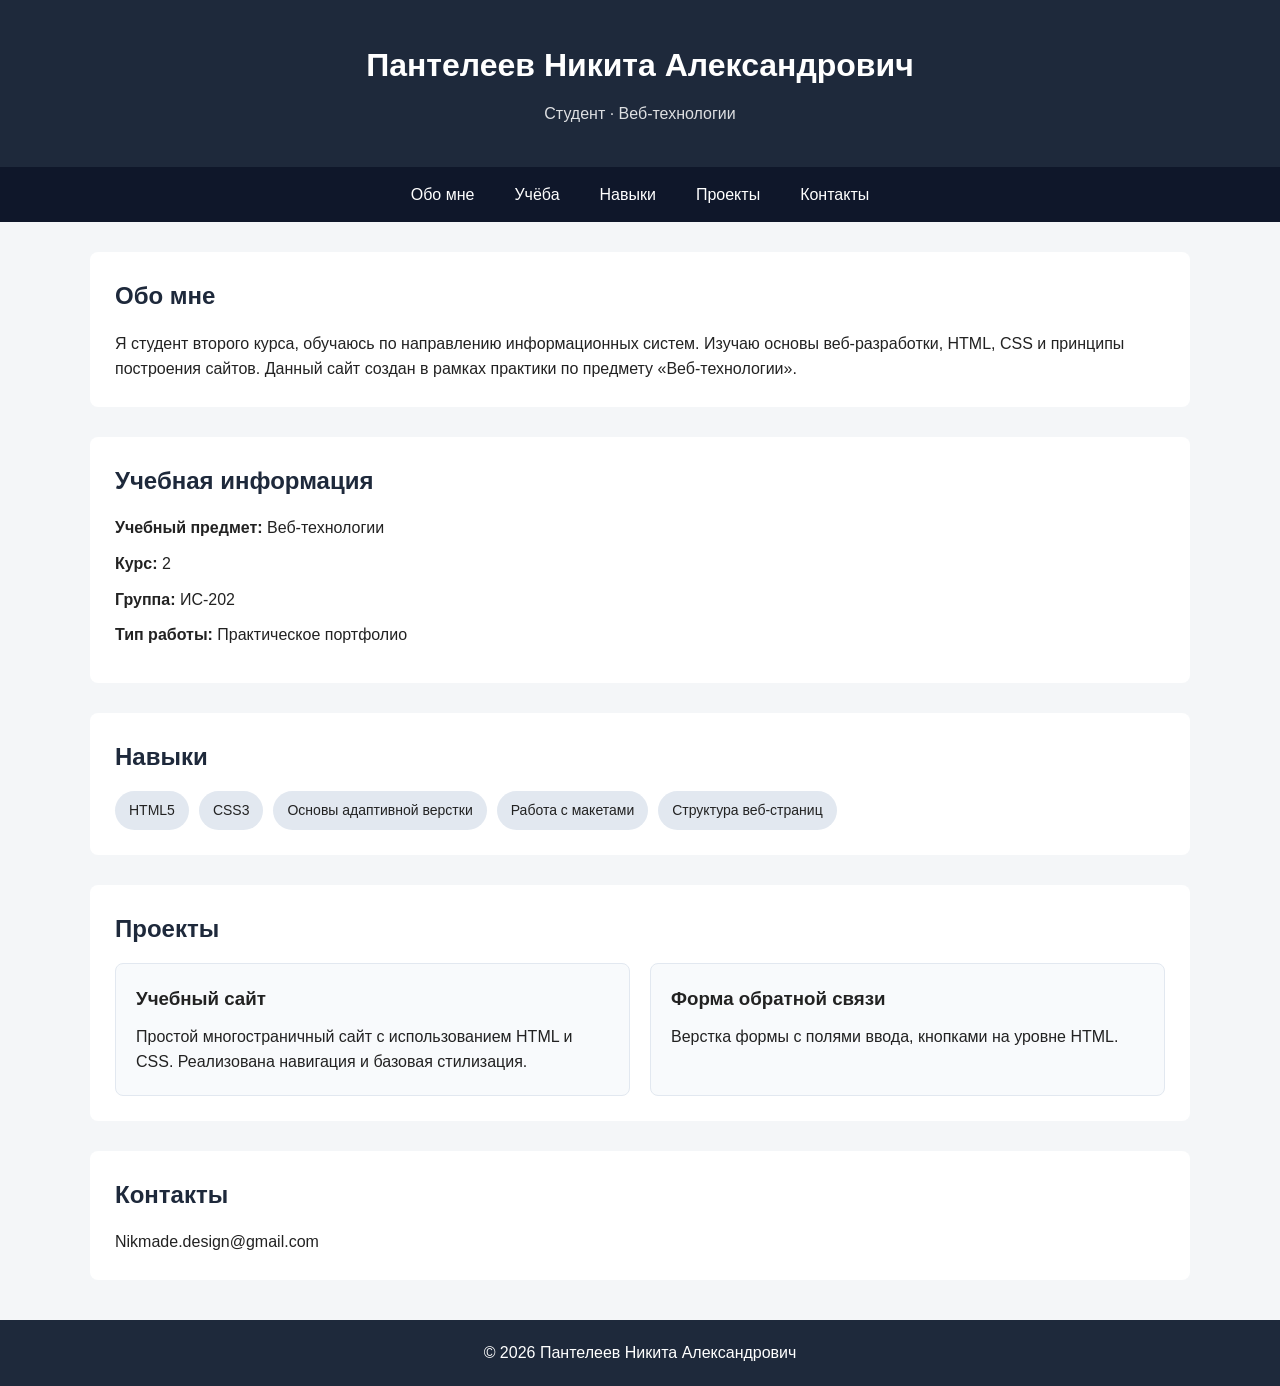
==== index.html @ b9f3bc3e "Add files via upload" ====
<!DOCTYPE html>
<link rel="stylesheet" href="style.css">
<html lang="ru">
<head>
    <meta charset="UTF-8">
    <title>Портфолио — Пантелеев Никита</title>
    <meta name="viewport" content="width=device-width, initial-scale=1.0">
    <link rel="stylesheet" href="style.css">
</head>
<body>

<header class="header">
    <div class="container">
        <h1>Пантелеев Никита Александрович</h1>
        <p class="subtitle">Студент · Веб-технологии</p>
    </div>
</header>

<nav class="nav">
    <div class="container">
        <ul>
            <li><a href="#about">Обо мне</a></li>
            <li><a href="#study">Учёба</a></li>
            <li><a href="#skills">Навыки</a></li>
            <li><a href="#projects">Проекты</a></li>
            <li><a href="#contacts">Контакты</a></li>
        </ul>
    </div>
</nav>

<main class="container">

    <section id="about" class="section">
        <h2>Обо мне</h2>
        <p>
            Я студент второго курса, обучаюсь по направлению информационных систем.
            Изучаю основы веб-разработки, HTML, CSS и принципы построения сайтов.
            Данный сайт создан в рамках практики по предмету «Веб-технологии».
        </p>
    </section>

    <section id="study" class="section">
        <h2>Учебная информация</h2>
        <ul class="info-list">
            <li><strong>Учебный предмет:</strong> Веб-технологии</li>
            <li><strong>Курс:</strong> 2</li>
            <li><strong>Группа:</strong> ИС-202</li>
            <li><strong>Тип работы:</strong> Практическое портфолио</li>
        </ul>
    </section>

    <section id="skills" class="section">
        <h2>Навыки</h2>
        <div class="skills">
            <span>HTML5</span>
            <span>CSS3</span>
            <span>Основы адаптивной верстки</span>
            <span>Работа с макетами</span>
            <span>Структура веб-страниц</span>
        </div>
    </section>

    <section id="projects" class="section">
        <h2>Проекты</h2>
        <div class="projects">
            <div class="project-card">
                <h3>Учебный сайт</h3>
                <p>
                    Простой многостраничный сайт с использованием HTML и CSS.
                    Реализована навигация и базовая стилизация.
                </p>
            </div>

            <div class="project-card">
                <h3>Форма обратной связи</h3>
                <p>
                    Верстка формы с полями ввода, кнопками на уровне HTML.
                </p>
            </div>
        </div>
    </section>

    <section id="contacts" class="section">
        <h2>Контакты</h2>
        <p>
            Nikmade.design@gmail.com
        </p>
    </section>

</main>

<footer class="footer">
    <div class="container">
        <p>© 2026 Пантелеев Никита Александрович</p>
    </div>
</footer>

</body>
</html>
---- style.css ----
* {
    margin: 0;
    padding: 0;
    box-sizing: border-box;
}

body {
    font-family: Arial, Helvetica, sans-serif;
    background-color: #f4f6f8;
    color: #222;
    line-height: 1.6;
}

.container {
    width: 90%;
    max-width: 1100px;
    margin: 0 auto;
}

/* Header */
.header {
    background: #1e293b;
    color: #fff;
    padding: 40px 0;
    text-align: center;
}

.subtitle {
    opacity: 0.85;
    margin-top: 10px;
}

/* Navigation */
.nav {
    background: #0f172a;
}

.nav ul {
    list-style: none;
    display: flex;
    justify-content: center;
    flex-wrap: wrap;
}

.nav a {
    display: block;
    padding: 15px 20px;
    color: #fff;
    text-decoration: none;
    transition: background 0.3s;
}

.nav a:hover {
    background: #334155;
}

/* Sections */
.section {
    background: #fff;
    margin: 30px 0;
    padding: 25px;
    border-radius: 8px;
}

.section h2 {
    margin-bottom: 15px;
    color: #1e293b;
}

/* Info list */
.info-list {
    list-style: none;
}

.info-list li {
    margin-bottom: 10px;
}

/* Skills */
.skills {
    display: flex;
    flex-wrap: wrap;
    gap: 10px;
}

.skills span {
    background: #e2e8f0;
    padding: 8px 14px;
    border-radius: 20px;
    font-size: 14px;
}

/* Projects */
.projects {
    display: grid;
    grid-template-columns: repeat(auto-fit, minmax(250px, 1fr));
    gap: 20px;
}

.project-card {
    background: #f8fafc;
    padding: 20px;
    border-radius: 8px;
    border: 1px solid #e2e8f0;
}

.project-card h3 {
    margin-bottom: 10px;
}

/* Footer */
.footer {
    background: #1e293b;
    color: #fff;
    text-align: center;
    padding: 20px 0;
    margin-top: 40px;
}

/* Links */
a {
    color: #2563eb;
}

a:hover {
    text-decoration: underline;
}

/* Responsive */
@media (max-width: 600px) {
    .nav ul {
        flex-direction: column;
        align-items: center;
    }
}
---- style.css ----
* {
    margin: 0;
    padding: 0;
    box-sizing: border-box;
}

body {
    font-family: Arial, Helvetica, sans-serif;
    background-color: #f4f6f8;
    color: #222;
    line-height: 1.6;
}

.container {
    width: 90%;
    max-width: 1100px;
    margin: 0 auto;
}

/* Header */
.header {
    background: #1e293b;
    color: #fff;
    padding: 40px 0;
    text-align: center;
}

.subtitle {
    opacity: 0.85;
    margin-top: 10px;
}

/* Navigation */
.nav {
    background: #0f172a;
}

.nav ul {
    list-style: none;
    display: flex;
    justify-content: center;
    flex-wrap: wrap;
}

.nav a {
    display: block;
    padding: 15px 20px;
    color: #fff;
    text-decoration: none;
    transition: background 0.3s;
}

.nav a:hover {
    background: #334155;
}

/* Sections */
.section {
    background: #fff;
    margin: 30px 0;
    padding: 25px;
    border-radius: 8px;
}

.section h2 {
    margin-bottom: 15px;
    color: #1e293b;
}

/* Info list */
.info-list {
    list-style: none;
}

.info-list li {
    margin-bottom: 10px;
}

/* Skills */
.skills {
    display: flex;
    flex-wrap: wrap;
    gap: 10px;
}

.skills span {
    background: #e2e8f0;
    padding: 8px 14px;
    border-radius: 20px;
    font-size: 14px;
}

/* Projects */
.projects {
    display: grid;
    grid-template-columns: repeat(auto-fit, minmax(250px, 1fr));
    gap: 20px;
}

.project-card {
    background: #f8fafc;
    padding: 20px;
    border-radius: 8px;
    border: 1px solid #e2e8f0;
}

.project-card h3 {
    margin-bottom: 10px;
}

/* Footer */
.footer {
    background: #1e293b;
    color: #fff;
    text-align: center;
    padding: 20px 0;
    margin-top: 40px;
}

/* Links */
a {
    color: #2563eb;
}

a:hover {
    text-decoration: underline;
}

/* Responsive */
@media (max-width: 600px) {
    .nav ul {
        flex-direction: column;
        align-items: center;
    }
}
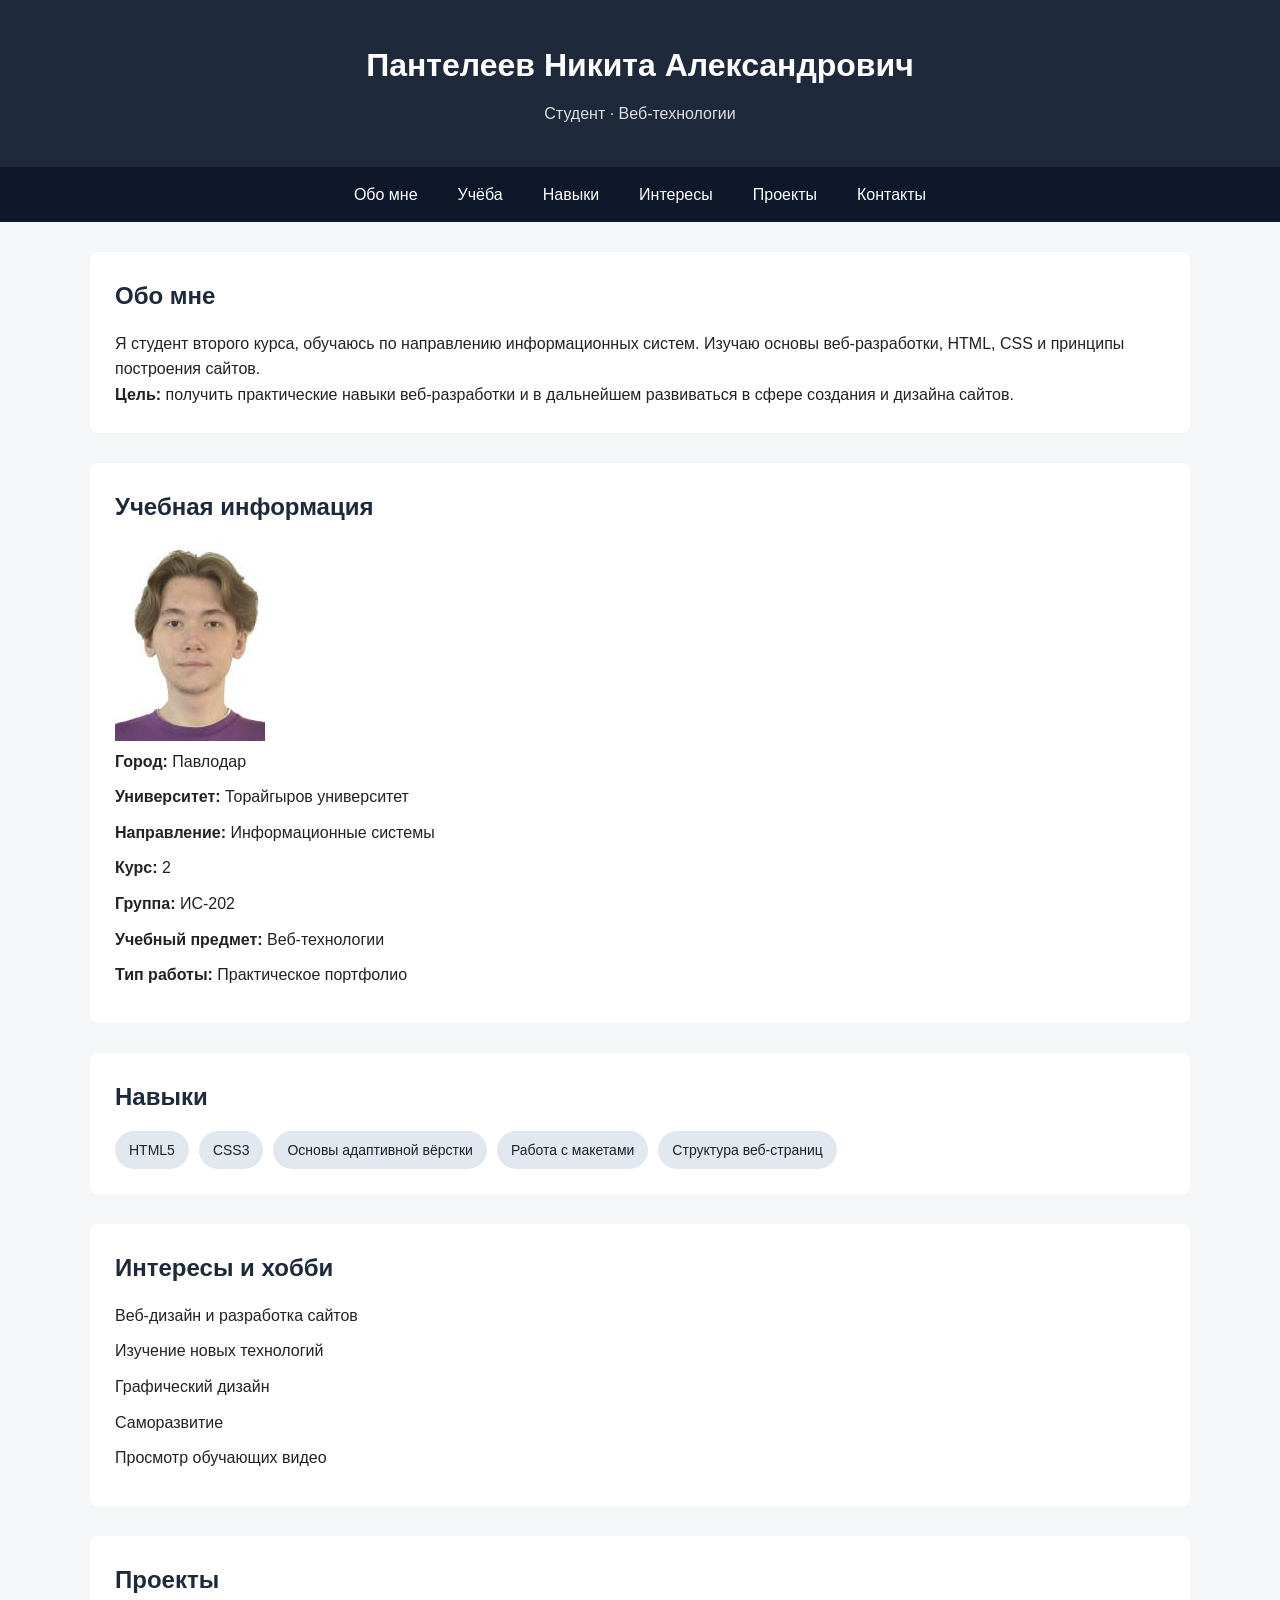
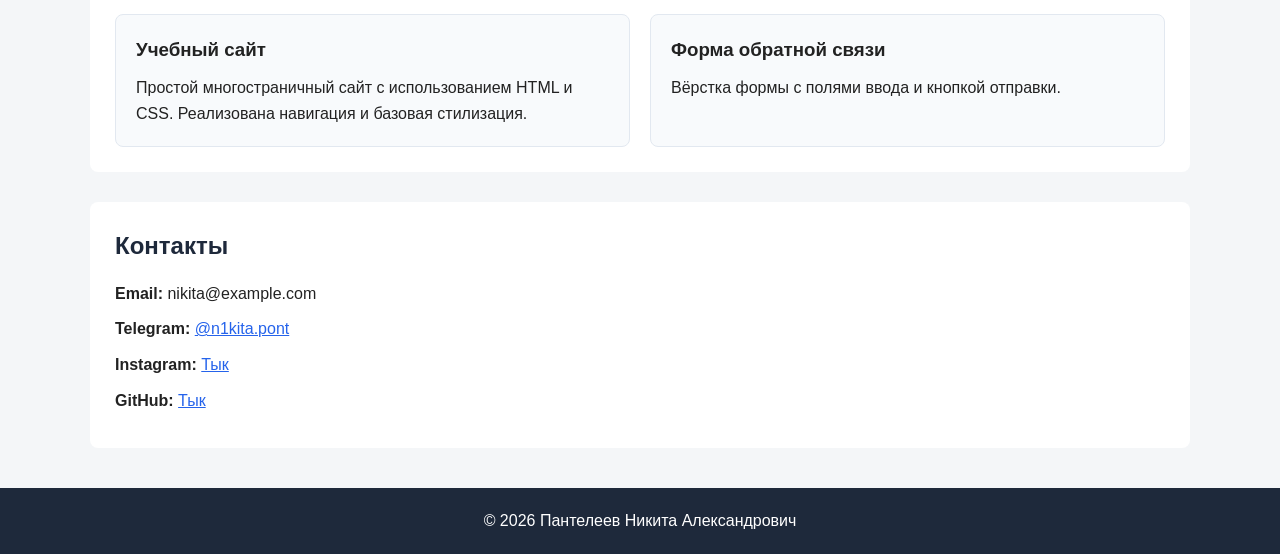
==== commit 522aec71: "index.html" ====
--- a/index.html
+++ b/index.html
@@ -1,5 +1,4 @@
 <!DOCTYPE html>
-<link rel="stylesheet" href="style.css">
 <html lang="ru">
 <head>
     <meta charset="UTF-8">
@@ -22,6 +21,7 @@
             <li><a href="#about">Обо мне</a></li>
             <li><a href="#study">Учёба</a></li>
             <li><a href="#skills">Навыки</a></li>
+            <li><a href="#interests">Интересы</a></li>
             <li><a href="#projects">Проекты</a></li>
             <li><a href="#contacts">Контакты</a></li>
         </ul>
@@ -35,16 +35,23 @@
         <p>
             Я студент второго курса, обучаюсь по направлению информационных систем.
             Изучаю основы веб-разработки, HTML, CSS и принципы построения сайтов.
-            Данный сайт создан в рамках практики по предмету «Веб-технологии».
+        </p>
+        <p>
+            <strong>Цель:</strong> получить практические навыки веб-разработки и в дальнейшем
+            развиваться в сфере создания и дизайна сайтов.
         </p>
     </section>
 
     <section id="study" class="section">
         <h2>Учебная информация</h2>
+        <img src="stud_photo (1).png" alt="" srcset="">
         <ul class="info-list">
-            <li><strong>Учебный предмет:</strong> Веб-технологии</li>
+            <li><strong>Город:</strong> Павлодар</li>
+            <li><strong>Университет:</strong> Торайгыров университет</li>
+            <li><strong>Направление:</strong> Информационные системы</li>
             <li><strong>Курс:</strong> 2</li>
             <li><strong>Группа:</strong> ИС-202</li>
+            <li><strong>Учебный предмет:</strong> Веб-технологии</li>
             <li><strong>Тип работы:</strong> Практическое портфолио</li>
         </ul>
     </section>
@@ -54,10 +61,21 @@
         <div class="skills">
             <span>HTML5</span>
             <span>CSS3</span>
-            <span>Основы адаптивной верстки</span>
+            <span>Основы адаптивной вёрстки</span>
             <span>Работа с макетами</span>
             <span>Структура веб-страниц</span>
         </div>
+    </section>
+
+    <section id="interests" class="section">
+        <h2>Интересы и хобби</h2>
+        <ul class="info-list">
+            <li>Веб-дизайн и разработка сайтов</li>
+            <li>Изучение новых технологий</li>
+            <li>Графический дизайн</li>
+            <li>Саморазвитие</li>
+            <li>Просмотр обучающих видео</li>
+        </ul>
     </section>
 
     <section id="projects" class="section">
@@ -74,7 +92,7 @@
             <div class="project-card">
                 <h3>Форма обратной связи</h3>
                 <p>
-                    Верстка формы с полями ввода, кнопками на уровне HTML.
+                    Вёрстка формы с полями ввода и кнопкой отправки.
                 </p>
             </div>
         </div>
@@ -82,9 +100,12 @@
 
     <section id="contacts" class="section">
         <h2>Контакты</h2>
-        <p>
-            Nikmade.design@gmail.com
-        </p>
+        <ul class="info-list">
+            <li><strong>Email:</strong> nikita@example.com</li>
+            <li><strong>Telegram:</strong> <a href="#">@n1kita.pont</a></li>
+            <li><strong>Instagram:</strong> <a href="https://www.instagram.com/nikmade.design">Тык</a></li>
+            <li><strong>GitHub:</strong> <a href="https://github.com/Nikmade-design/Universe2">Тык</a></li>
+        </ul>
     </section>
 
 </main>
@@ -96,4 +117,4 @@
 </footer>
 
 </body>
-</html>+</html>
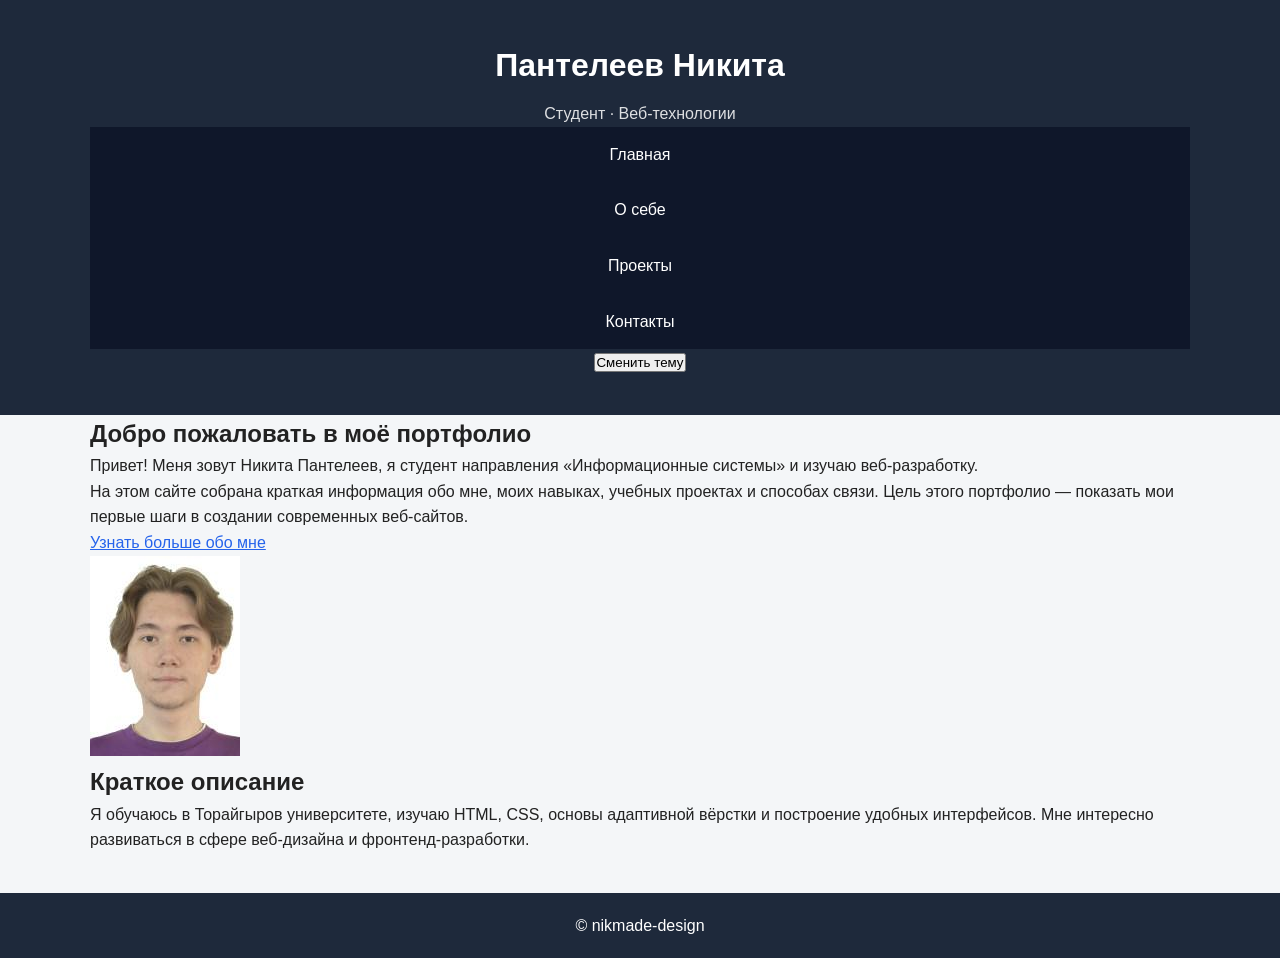
==== commit d96bba91: "index.html" ====
--- a/index.html
+++ b/index.html
@@ -2,119 +2,66 @@
 <html lang="ru">
 <head>
     <meta charset="UTF-8">
-    <title>Портфолио — Пантелеев Никита</title>
     <meta name="viewport" content="width=device-width, initial-scale=1.0">
+    <title>Портфолио | Главная</title>
     <link rel="stylesheet" href="style.css">
 </head>
 <body>
-
-<header class="header">
-    <div class="container">
-        <h1>Пантелеев Никита Александрович</h1>
-        <p class="subtitle">Студент · Веб-технологии</p>
-    </div>
-</header>
-
-<nav class="nav">
-    <div class="container">
-        <ul>
-            <li><a href="#about">Обо мне</a></li>
-            <li><a href="#study">Учёба</a></li>
-            <li><a href="#skills">Навыки</a></li>
-            <li><a href="#interests">Интересы</a></li>
-            <li><a href="#projects">Проекты</a></li>
-            <li><a href="#contacts">Контакты</a></li>
-        </ul>
-    </div>
-</nav>
-
-<main class="container">
-
-    <section id="about" class="section">
-        <h2>Обо мне</h2>
-        <p>
-            Я студент второго курса, обучаюсь по направлению информационных систем.
-            Изучаю основы веб-разработки, HTML, CSS и принципы построения сайтов.
-        </p>
-        <p>
-            <strong>Цель:</strong> получить практические навыки веб-разработки и в дальнейшем
-            развиваться в сфере создания и дизайна сайтов.
-        </p>
-    </section>
-
-    <section id="study" class="section">
-        <h2>Учебная информация</h2>
-        <img src="stud_photo (1).png" alt="" srcset="">
-        <ul class="info-list">
-            <li><strong>Город:</strong> Павлодар</li>
-            <li><strong>Университет:</strong> Торайгыров университет</li>
-            <li><strong>Направление:</strong> Информационные системы</li>
-            <li><strong>Курс:</strong> 2</li>
-            <li><strong>Группа:</strong> ИС-202</li>
-            <li><strong>Учебный предмет:</strong> Веб-технологии</li>
-            <li><strong>Тип работы:</strong> Практическое портфолио</li>
-        </ul>
-    </section>
-
-    <section id="skills" class="section">
-        <h2>Навыки</h2>
-        <div class="skills">
-            <span>HTML5</span>
-            <span>CSS3</span>
-            <span>Основы адаптивной вёрстки</span>
-            <span>Работа с макетами</span>
-            <span>Структура веб-страниц</span>
-        </div>
-    </section>
-
-    <section id="interests" class="section">
-        <h2>Интересы и хобби</h2>
-        <ul class="info-list">
-            <li>Веб-дизайн и разработка сайтов</li>
-            <li>Изучение новых технологий</li>
-            <li>Графический дизайн</li>
-            <li>Саморазвитие</li>
-            <li>Просмотр обучающих видео</li>
-        </ul>
-    </section>
-
-    <section id="projects" class="section">
-        <h2>Проекты</h2>
-        <div class="projects">
-            <div class="project-card">
-                <h3>Учебный сайт</h3>
-                <p>
-                    Простой многостраничный сайт с использованием HTML и CSS.
-                    Реализована навигация и базовая стилизация.
-                </p>
+    <header class="header">
+        <div class="container header-inner">
+            <div>
+                <h1 class="logo">Пантелеев Никита</h1>
+                <p class="subtitle">Студент · Веб-технологии</p>
             </div>
 
-            <div class="project-card">
-                <h3>Форма обратной связи</h3>
+            <nav class="nav">
+                <a href="index.html" class="active">Главная</a>
+                <a href="about.html">О себе</a>
+                <a href="projects.html">Проекты</a>
+                <a href="contact.html">Контакты</a>
+            </nav>
+
+            <button class="theme-toggle" id="themeToggle">Сменить тему</button>
+        </div>
+    </header>
+
+    <main class="container">
+        <section class="hero">
+            <div class="hero-text">
+                <h2>Добро пожаловать в моё портфолио</h2>
+                <p class="hero-greeting">
+                    Привет! Меня зовут Никита Пантелеев, я студент направления
+                    «Информационные системы» и изучаю веб-разработку.
+                </p>
                 <p>
-                    Вёрстка формы с полями ввода и кнопкой отправки.
+                    На этом сайте собрана краткая информация обо мне, моих навыках,
+                    учебных проектах и способах связи. Цель этого портфолио —
+                    показать мои первые шаги в создании современных веб-сайтов.
                 </p>
+                <a class="btn" href="about.html">Узнать больше обо мне</a>
             </div>
+
+            <div class="hero-image">
+                <img src="stud_photo (1).png" alt="Фото Пантелеева Никиты">
+            </div>
+        </section>
+
+        <section class="card">
+            <h2>Краткое описание</h2>
+            <p>
+                Я обучаюсь в Торайгыров университете, изучаю HTML, CSS,
+                основы адаптивной вёрстки и построение удобных интерфейсов.
+                Мне интересно развиваться в сфере веб-дизайна и фронтенд-разработки.
+            </p>
+        </section>
+    </main>
+
+    <footer class="footer">
+        <div class="container">
+            <p>© <span id="year"></span> nikmade-design</p>
         </div>
-    </section>
+    </footer>
 
-    <section id="contacts" class="section">
-        <h2>Контакты</h2>
-        <ul class="info-list">
-            <li><strong>Email:</strong> nikita@example.com</li>
-            <li><strong>Telegram:</strong> <a href="#">@n1kita.pont</a></li>
-            <li><strong>Instagram:</strong> <a href="https://www.instagram.com/nikmade.design">Тык</a></li>
-            <li><strong>GitHub:</strong> <a href="https://github.com/Nikmade-design/Universe2">Тык</a></li>
-        </ul>
-    </section>
-
-</main>
-
-<footer class="footer">
-    <div class="container">
-        <p>© 2026 Пантелеев Никита Александрович</p>
-    </div>
-</footer>
-
+    <script src="script.js"></script>
 </body>
 </html>
